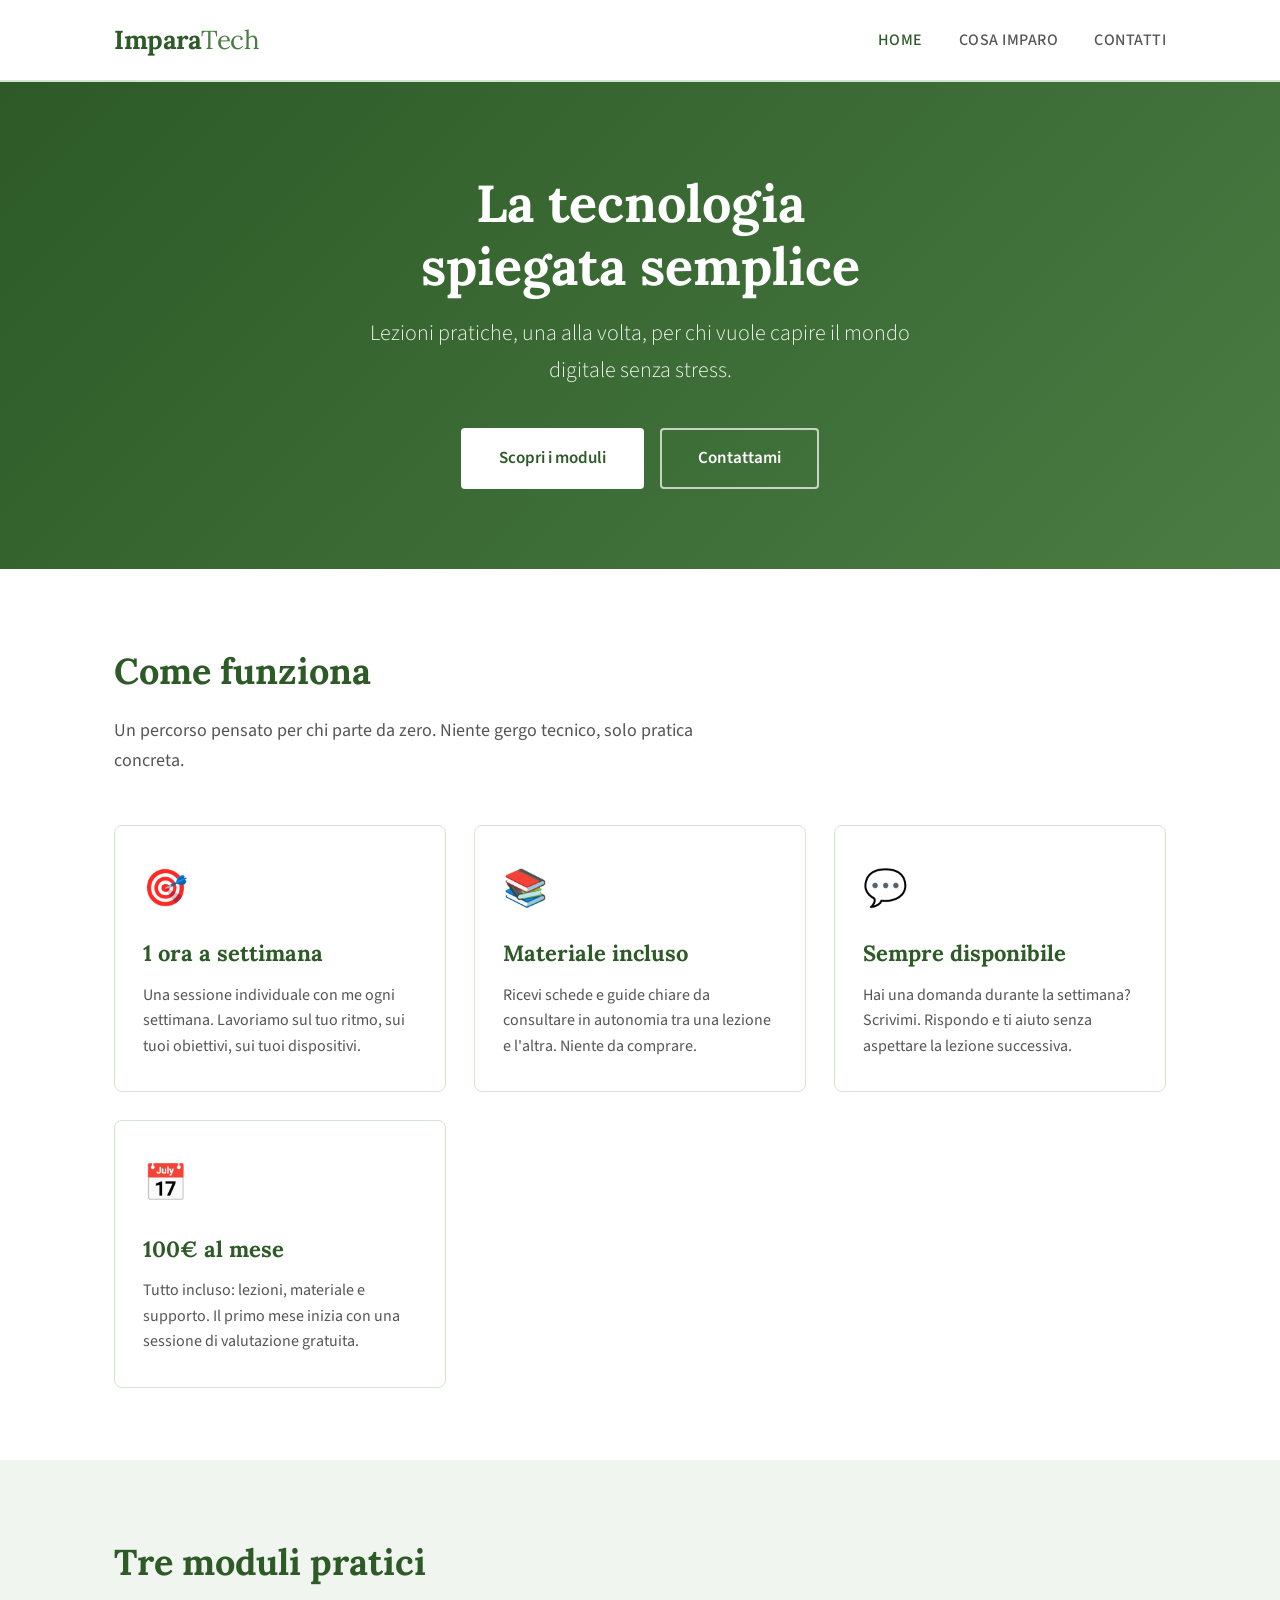
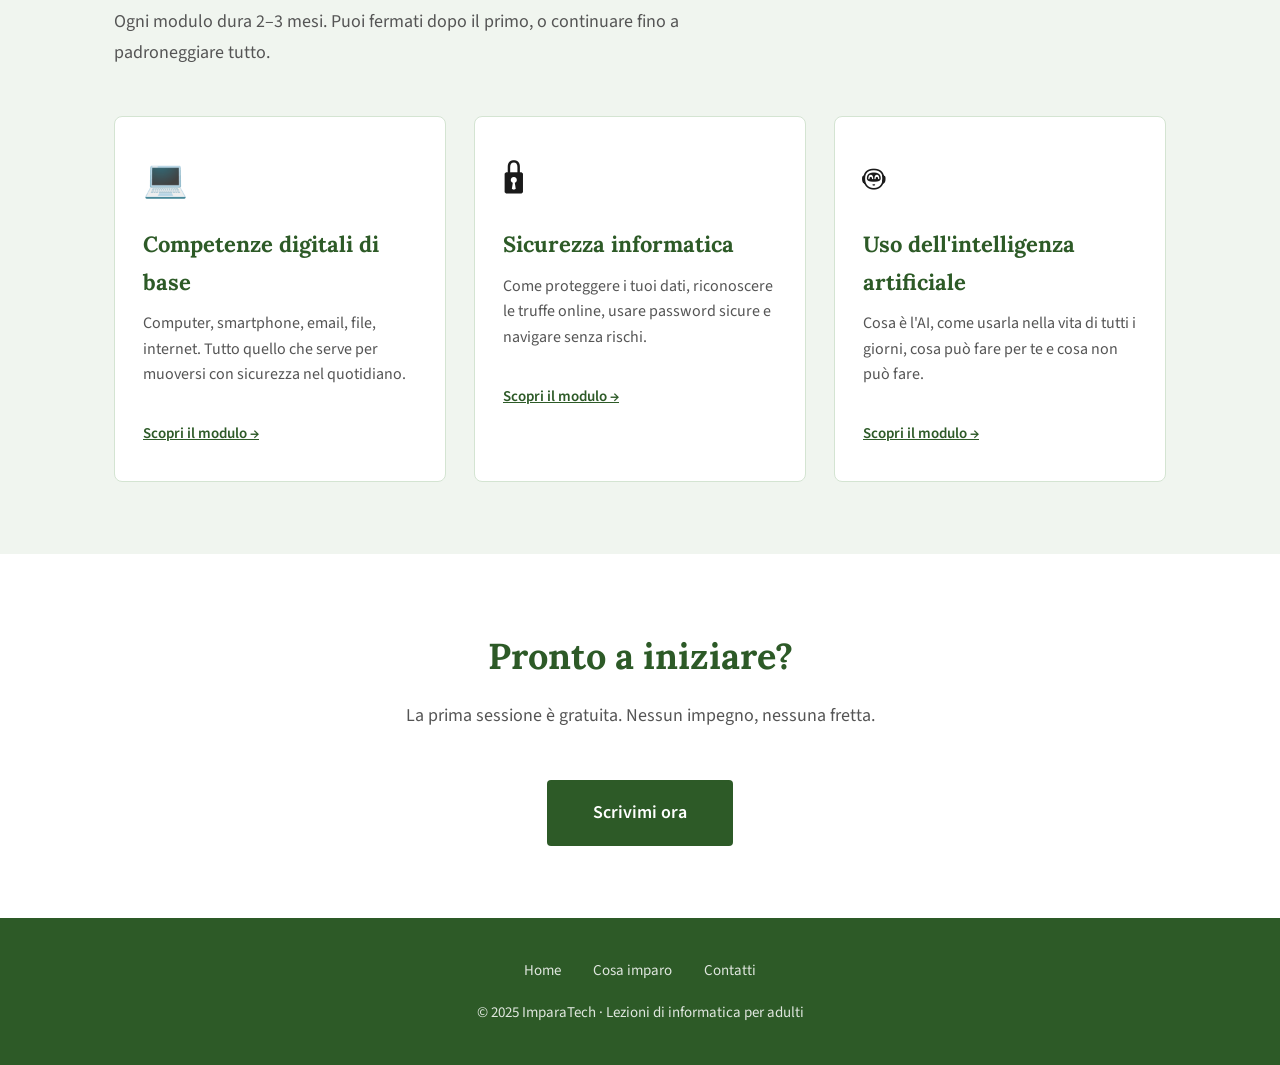
==== index.html @ 23a6bb3f "Add files via upload" ====
<!DOCTYPE html>
<html lang="it">
<head>
    <meta charset="UTF-8">
    <meta name="viewport" content="width=device-width, initial-scale=1.0">
    <title>ImparaTech – La tecnologia spiegata semplice</title>
    <meta name="description" content="ImparaTech: lezioni di informatica pratiche e chiare per adulti. Impara a usare il computer, navigare in sicurezza e capire l'intelligenza artificiale.">
    <link rel="stylesheet" href="styles.css">
    <link rel="stylesheet" href="https://cdnjs.cloudflare.com/ajax/libs/font-awesome/6.5.0/css/all.min.css">
</head>
<body>

<header>
    <div class="navbar">
        <a href="index.html" class="logo">Impara<span>Tech</span></a>
        <button class="hamburger" onclick="toggleMenu()" aria-label="Menu">
            <span></span><span></span><span></span>
        </button>
        <nav>
            <ul id="nav-menu">
                <li><a href="index.html" class="active">Home</a></li>
                <li><a href="contenuti.html">Cosa imparo</a></li>
                <li><a href="contatti.html">Contatti</a></li>
            </ul>
        </nav>
    </div>
</header>

<section class="hero">
    <div class="container">
        <h1>La tecnologia<br>spiegata semplice</h1>
        <p>Lezioni pratiche, una alla volta, per chi vuole capire il mondo digitale senza stress.</p>
        <a href="contenuti.html" class="btn">Scopri i moduli</a>
        <a href="contatti.html" class="btn btn-outline">Contattami</a>
    </div>
</section>

<section>
    <div class="container">
        <div class="section-title">Come funziona</div>
        <p class="section-sub">Un percorso pensato per chi parte da zero. Niente gergo tecnico, solo pratica concreta.</p>
        <div class="cards">
            <div class="card">
                <div class="card-icon">🎯</div>
                <h3>1 ora a settimana</h3>
                <p>Una sessione individuale con me ogni settimana. Lavoriamo sul tuo ritmo, sui tuoi obiettivi, sui tuoi dispositivi.</p>
            </div>
            <div class="card">
                <div class="card-icon">📚</div>
                <h3>Materiale incluso</h3>
                <p>Ricevi schede e guide chiare da consultare in autonomia tra una lezione e l'altra. Niente da comprare.</p>
            </div>
            <div class="card">
                <div class="card-icon">💬</div>
                <h3>Sempre disponibile</h3>
                <p>Hai una domanda durante la settimana? Scrivimi. Rispondo e ti aiuto senza aspettare la lezione successiva.</p>
            </div>
            <div class="card">
                <div class="card-icon">📅</div>
                <h3>100€ al mese</h3>
                <p>Tutto incluso: lezioni, materiale e supporto. Il primo mese inizia con una sessione di valutazione gratuita.</p>
            </div>
        </div>
    </div>
</section>

<section class="grigio">
    <div class="container">
        <div class="section-title">Tre moduli pratici</div>
        <p class="section-sub">Ogni modulo dura 2–3 mesi. Puoi fermati dopo il primo, o continuare fino a padroneggiare tutto.</p>
        <div class="cards">
            <div class="card">
                <div class="card-icon">💻</div>
                <h3>Competenze digitali di base</h3>
                <p>Computer, smartphone, email, file, internet. Tutto quello che serve per muoversi con sicurezza nel quotidiano.</p>
                <br>
                <a href="contenuti.html#base" style="color: var(--verde); font-weight:600; font-size:15px;">Scopri il modulo →</a>
            </div>
            <div class="card">
                <div class="card-icon">🔒</div>
                <h3>Sicurezza informatica</h3>
                <p>Come proteggere i tuoi dati, riconoscere le truffe online, usare password sicure e navigare senza rischi.</p>
                <br>
                <a href="contenuti.html#sicurezza" style="color: var(--verde); font-weight:600; font-size:15px;">Scopri il modulo →</a>
            </div>
            <div class="card">
                <div class="card-icon">🤖</div>
                <h3>Uso dell'intelligenza artificiale</h3>
                <p>Cosa è l'AI, come usarla nella vita di tutti i giorni, cosa può fare per te e cosa non può fare.</p>
                <br>
                <a href="contenuti.html#ai" style="color: var(--verde); font-weight:600; font-size:15px;">Scopri il modulo →</a>
            </div>
        </div>
    </div>
</section>

<section>
    <div class="container" style="text-align:center;">
        <div class="section-title">Pronto a iniziare?</div>
        <p class="section-sub" style="margin-left:auto; margin-right:auto; text-align:center;">La prima sessione è gratuita. Nessun impegno, nessuna fretta.</p>
        <a href="contatti.html" class="btn" style="background: var(--verde); color: white; font-size:18px; padding: 16px 44px;">Scrivimi ora</a>
    </div>
</section>

<footer>
    <div class="container">
        <ul class="footer-links">
            <li><a href="index.html">Home</a></li>
            <li><a href="contenuti.html">Cosa imparo</a></li>
            <li><a href="contatti.html">Contatti</a></li>
        </ul>
        <p>© 2025 ImparaTech · Lezioni di informatica per adulti</p>
    </div>
</footer>

<script>
function toggleMenu() {
    document.getElementById('nav-menu').classList.toggle('open');
}
</script>
</body>
</html>
---- styles.css ----
@import url('https://fonts.googleapis.com/css2?family=Lora:wght@400;600;700&family=Source+Sans+3:wght@300;400;500;600&display=swap');

* {
    margin: 0;
    padding: 0;
    box-sizing: border-box;
}

:root {
    --verde: #2d5a27;
    --verde-chiaro: #4a7c43;
    --verde-sfondo: #f0f5ef;
    --verde-accent: #3a6e33;
    --testo: #1a1a1a;
    --testo-morbido: #555;
    --bianco: #ffffff;
    --bordo: #d4e4d2;
}

body {
    font-family: 'Source Sans 3', sans-serif;
    font-size: 18px;
    line-height: 1.7;
    color: var(--testo);
    background: var(--bianco);
}

.container {
    max-width: 1100px;
    margin: 0 auto;
    padding: 0 24px;
}

/* ── HEADER ── */
header {
    background: var(--bianco);
    border-bottom: 2px solid var(--bordo);
    position: sticky;
    top: 0;
    z-index: 100;
}

.navbar {
    padding: 18px 0;
    display: flex;
    justify-content: space-between;
    align-items: center;
    max-width: 1100px;
    margin: 0 auto;
    padding-left: 24px;
    padding-right: 24px;
}

.logo {
    font-family: 'Lora', serif;
    font-size: 26px;
    font-weight: 700;
    color: var(--verde);
    text-decoration: none;
    letter-spacing: -0.5px;
}

.logo span {
    color: var(--verde-chiaro);
    font-weight: 400;
}

nav ul {
    list-style: none;
    display: flex;
    gap: 36px;
}

nav a {
    text-decoration: none;
    color: var(--testo-morbido);
    font-size: 16px;
    font-weight: 500;
    text-transform: uppercase;
    letter-spacing: 0.5px;
    transition: color 0.2s;
}

nav a:hover, nav a.active {
    color: var(--verde);
}

/* ── HERO ── */
.hero {
    background: linear-gradient(135deg, var(--verde) 0%, var(--verde-chiaro) 100%);
    padding: 90px 0 80px;
    text-align: center;
    color: var(--bianco);
}

.hero h1 {
    font-family: 'Lora', serif;
    font-size: 52px;
    font-weight: 700;
    margin-bottom: 18px;
    line-height: 1.2;
}

.hero p {
    font-size: 22px;
    font-weight: 300;
    margin-bottom: 38px;
    opacity: 0.92;
    max-width: 600px;
    margin-left: auto;
    margin-right: auto;
}

.btn {
    display: inline-block;
    background: var(--bianco);
    color: var(--verde);
    padding: 14px 36px;
    border-radius: 4px;
    font-weight: 600;
    font-size: 17px;
    text-decoration: none;
    transition: background 0.2s, transform 0.15s;
    border: 2px solid transparent;
}

.btn:hover {
    background: var(--verde-sfondo);
    transform: translateY(-2px);
}

.btn-outline {
    background: transparent;
    color: var(--bianco);
    border: 2px solid rgba(255,255,255,0.7);
    margin-left: 12px;
}

.btn-outline:hover {
    background: rgba(255,255,255,0.12);
    border-color: var(--bianco);
}

/* ── SEZIONI ── */
section {
    padding: 72px 0;
}

section.grigio {
    background: var(--verde-sfondo);
}

.section-title {
    font-family: 'Lora', serif;
    font-size: 36px;
    color: var(--verde);
    margin-bottom: 14px;
    font-weight: 700;
}

.section-sub {
    font-size: 18px;
    color: var(--testo-morbido);
    margin-bottom: 48px;
    max-width: 580px;
}

/* ── CARD ── */
.cards {
    display: grid;
    grid-template-columns: repeat(auto-fit, minmax(280px, 1fr));
    gap: 28px;
}

.card {
    background: var(--bianco);
    border: 1px solid var(--bordo);
    border-radius: 8px;
    padding: 32px 28px;
    transition: box-shadow 0.2s, transform 0.2s;
}

.card:hover {
    box-shadow: 0 8px 24px rgba(45,90,39,0.12);
    transform: translateY(-3px);
}

.card-icon {
    font-size: 36px;
    margin-bottom: 16px;
}

.card h3 {
    font-family: 'Lora', serif;
    font-size: 22px;
    color: var(--verde);
    margin-bottom: 10px;
}

.card p {
    font-size: 16px;
    color: var(--testo-morbido);
    line-height: 1.6;
}

/* ── FOOTER ── */
footer {
    background: var(--verde);
    color: rgba(255,255,255,0.85);
    padding: 40px 0;
    text-align: center;
    font-size: 15px;
}

footer a {
    color: rgba(255,255,255,0.85);
    text-decoration: none;
}

footer a:hover {
    color: var(--bianco);
    text-decoration: underline;
}

footer .footer-links {
    display: flex;
    justify-content: center;
    gap: 32px;
    margin-bottom: 16px;
    list-style: none;
}

/* ── MOBILE ── */
.hamburger {
    display: none;
    flex-direction: column;
    gap: 5px;
    background: none;
    border: none;
    cursor: pointer;
    padding: 4px;
}

.hamburger span {
    width: 24px;
    height: 2px;
    background: var(--testo);
    transition: 0.3s;
}

@media (max-width: 700px) {
    .hero h1 { font-size: 34px; }
    .hero p { font-size: 18px; }
    .btn-outline { display: none; }

    nav ul {
        display: none;
        flex-direction: column;
        position: absolute;
        top: 70px;
        left: 0;
        right: 0;
        background: var(--bianco);
        border-bottom: 2px solid var(--bordo);
        padding: 20px 24px;
        gap: 20px;
    }

    nav ul.open { display: flex; }
    .hamburger { display: flex; }
    .section-title { font-size: 28px; }
}
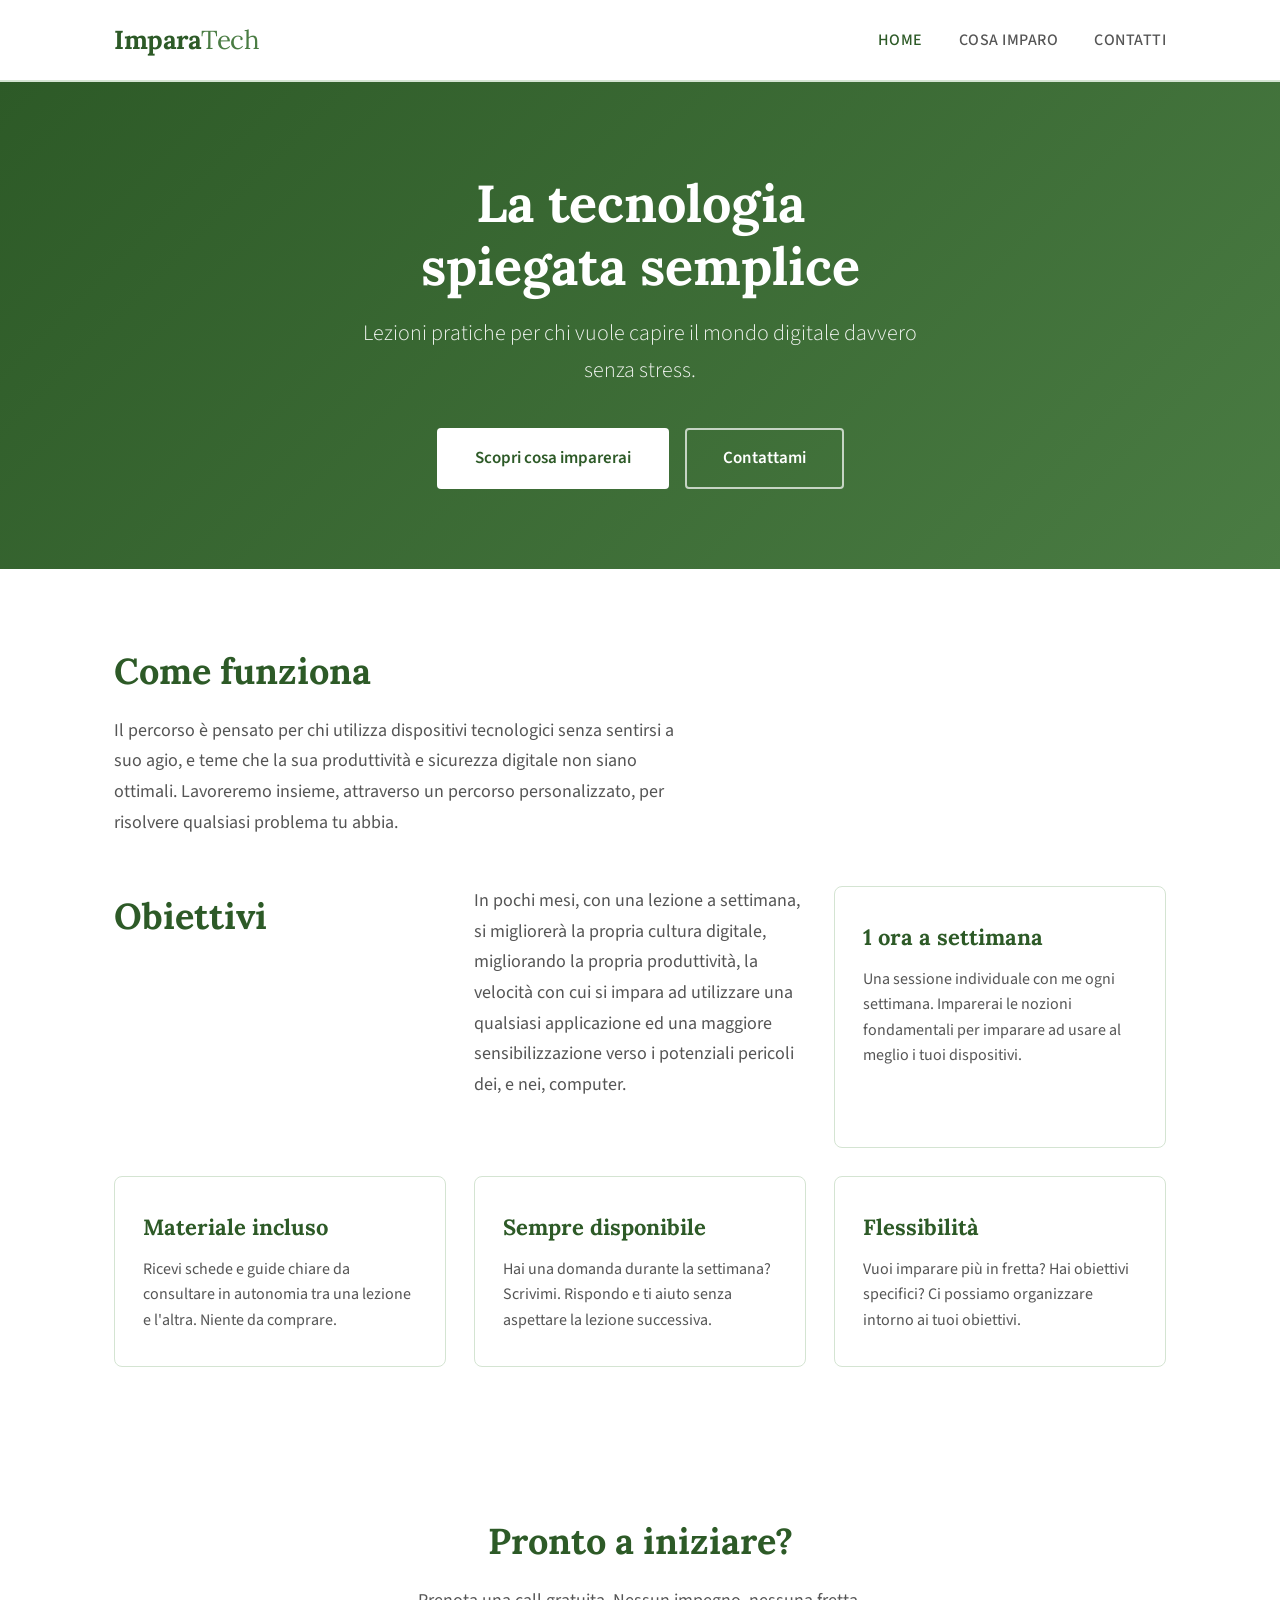
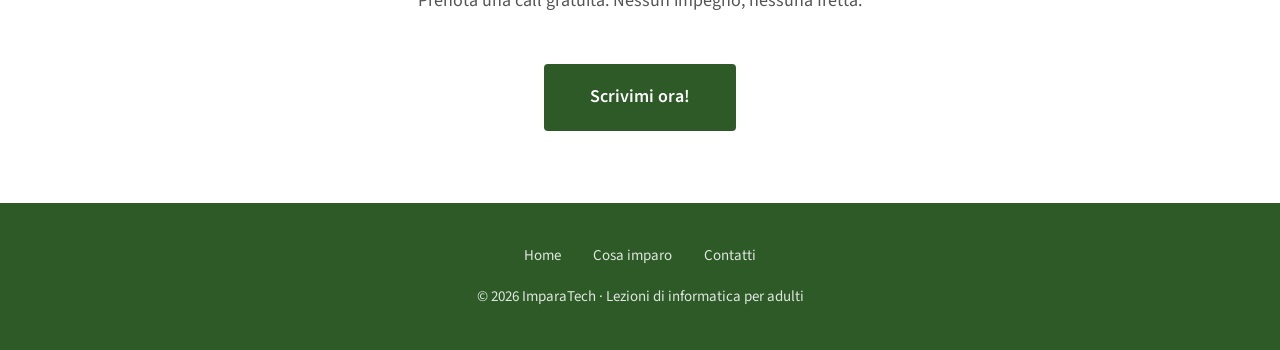
==== commit 5b6f88f8: "Revise text content and update copyright year Updated various text elements for clarity and engageme" ====
--- a/index.html
+++ b/index.html
@@ -3,7 +3,7 @@
 <head>
     <meta charset="UTF-8">
     <meta name="viewport" content="width=device-width, initial-scale=1.0">
-    <title>ImparaTech – La tecnologia spiegata semplice</title>
+    <title>ImparaTech</title>
     <meta name="description" content="ImparaTech: lezioni di informatica pratiche e chiare per adulti. Impara a usare il computer, navigare in sicurezza e capire l'intelligenza artificiale.">
     <link rel="stylesheet" href="styles.css">
     <link rel="stylesheet" href="https://cdnjs.cloudflare.com/ajax/libs/font-awesome/6.5.0/css/all.min.css">
@@ -29,8 +29,8 @@
 <section class="hero">
     <div class="container">
         <h1>La tecnologia<br>spiegata semplice</h1>
-        <p>Lezioni pratiche, una alla volta, per chi vuole capire il mondo digitale senza stress.</p>
-        <a href="contenuti.html" class="btn">Scopri i moduli</a>
+        <p>Lezioni pratiche per chi vuole capire il mondo digitale davvero senza stress.</p>
+        <a href="contenuti.html" class="btn">Scopri cosa imparerai</a>
         <a href="contatti.html" class="btn btn-outline">Contattami</a>
     </div>
 </section>
@@ -38,67 +38,37 @@
 <section>
     <div class="container">
         <div class="section-title">Come funziona</div>
-        <p class="section-sub">Un percorso pensato per chi parte da zero. Niente gergo tecnico, solo pratica concreta.</p>
+        <p class="section-sub">Il percorso è pensato per chi utilizza dispositivi tecnologici senza sentirsi a suo agio, e teme che la sua produttività e sicurezza digitale non siano ottimali. Lavoreremo insieme, attraverso un percorso personalizzato, per risolvere qualsiasi problema tu abbia.</p>
         <div class="cards">
+            <div class="section-title">Obiettivi</div>
+            <p class="section-sub">In pochi mesi, con una lezione a settimana, si migliorerà la propria cultura digitale, migliorando la propria produttività, la velocità con cui si impara ad utilizzare una qualsiasi applicazione ed una maggiore sensibilizzazione verso i potenziali pericoli dei, e nei, computer.</p>
             <div class="card">
-                <div class="card-icon">🎯</div>
                 <h3>1 ora a settimana</h3>
-                <p>Una sessione individuale con me ogni settimana. Lavoriamo sul tuo ritmo, sui tuoi obiettivi, sui tuoi dispositivi.</p>
+                <p>Una sessione individuale con me ogni settimana. Imparerai le nozioni fondamentali per imparare ad usare al meglio i tuoi dispositivi.</p>
             </div>
             <div class="card">
-                <div class="card-icon">📚</div>
                 <h3>Materiale incluso</h3>
                 <p>Ricevi schede e guide chiare da consultare in autonomia tra una lezione e l'altra. Niente da comprare.</p>
             </div>
             <div class="card">
-                <div class="card-icon">💬</div>
                 <h3>Sempre disponibile</h3>
                 <p>Hai una domanda durante la settimana? Scrivimi. Rispondo e ti aiuto senza aspettare la lezione successiva.</p>
             </div>
             <div class="card">
-                <div class="card-icon">📅</div>
-                <h3>100€ al mese</h3>
-                <p>Tutto incluso: lezioni, materiale e supporto. Il primo mese inizia con una sessione di valutazione gratuita.</p>
+                <h3>Flessibilità</h3>
+                <p>Vuoi imparare più in fretta? Hai obiettivi specifici? Ci possiamo organizzare intorno ai tuoi obiettivi.</p>
             </div>
         </div>
     </div>
 </section>
 
-<section class="grigio">
-    <div class="container">
-        <div class="section-title">Tre moduli pratici</div>
-        <p class="section-sub">Ogni modulo dura 2–3 mesi. Puoi fermati dopo il primo, o continuare fino a padroneggiare tutto.</p>
-        <div class="cards">
-            <div class="card">
-                <div class="card-icon">💻</div>
-                <h3>Competenze digitali di base</h3>
-                <p>Computer, smartphone, email, file, internet. Tutto quello che serve per muoversi con sicurezza nel quotidiano.</p>
-                <br>
-                <a href="contenuti.html#base" style="color: var(--verde); font-weight:600; font-size:15px;">Scopri il modulo →</a>
-            </div>
-            <div class="card">
-                <div class="card-icon">🔒</div>
-                <h3>Sicurezza informatica</h3>
-                <p>Come proteggere i tuoi dati, riconoscere le truffe online, usare password sicure e navigare senza rischi.</p>
-                <br>
-                <a href="contenuti.html#sicurezza" style="color: var(--verde); font-weight:600; font-size:15px;">Scopri il modulo →</a>
-            </div>
-            <div class="card">
-                <div class="card-icon">🤖</div>
-                <h3>Uso dell'intelligenza artificiale</h3>
-                <p>Cosa è l'AI, come usarla nella vita di tutti i giorni, cosa può fare per te e cosa non può fare.</p>
-                <br>
-                <a href="contenuti.html#ai" style="color: var(--verde); font-weight:600; font-size:15px;">Scopri il modulo →</a>
-            </div>
-        </div>
-    </div>
-</section>
+
 
 <section>
     <div class="container" style="text-align:center;">
         <div class="section-title">Pronto a iniziare?</div>
-        <p class="section-sub" style="margin-left:auto; margin-right:auto; text-align:center;">La prima sessione è gratuita. Nessun impegno, nessuna fretta.</p>
-        <a href="contatti.html" class="btn" style="background: var(--verde); color: white; font-size:18px; padding: 16px 44px;">Scrivimi ora</a>
+        <p class="section-sub" style="margin-left:auto; margin-right:auto; text-align:center;">Prenota una call gratuita. Nessun impegno, nessuna fretta.</p>
+        <a href="contatti.html" class="btn" style="background: var(--verde); color: white; font-size:18px; padding: 16px 44px;">Scrivimi ora!</a>
     </div>
 </section>
 
@@ -109,7 +79,7 @@
             <li><a href="contenuti.html">Cosa imparo</a></li>
             <li><a href="contatti.html">Contatti</a></li>
         </ul>
-        <p>© 2025 ImparaTech · Lezioni di informatica per adulti</p>
+        <p>© 2026 ImparaTech · Lezioni di informatica per adulti</p>
     </div>
 </footer>
 
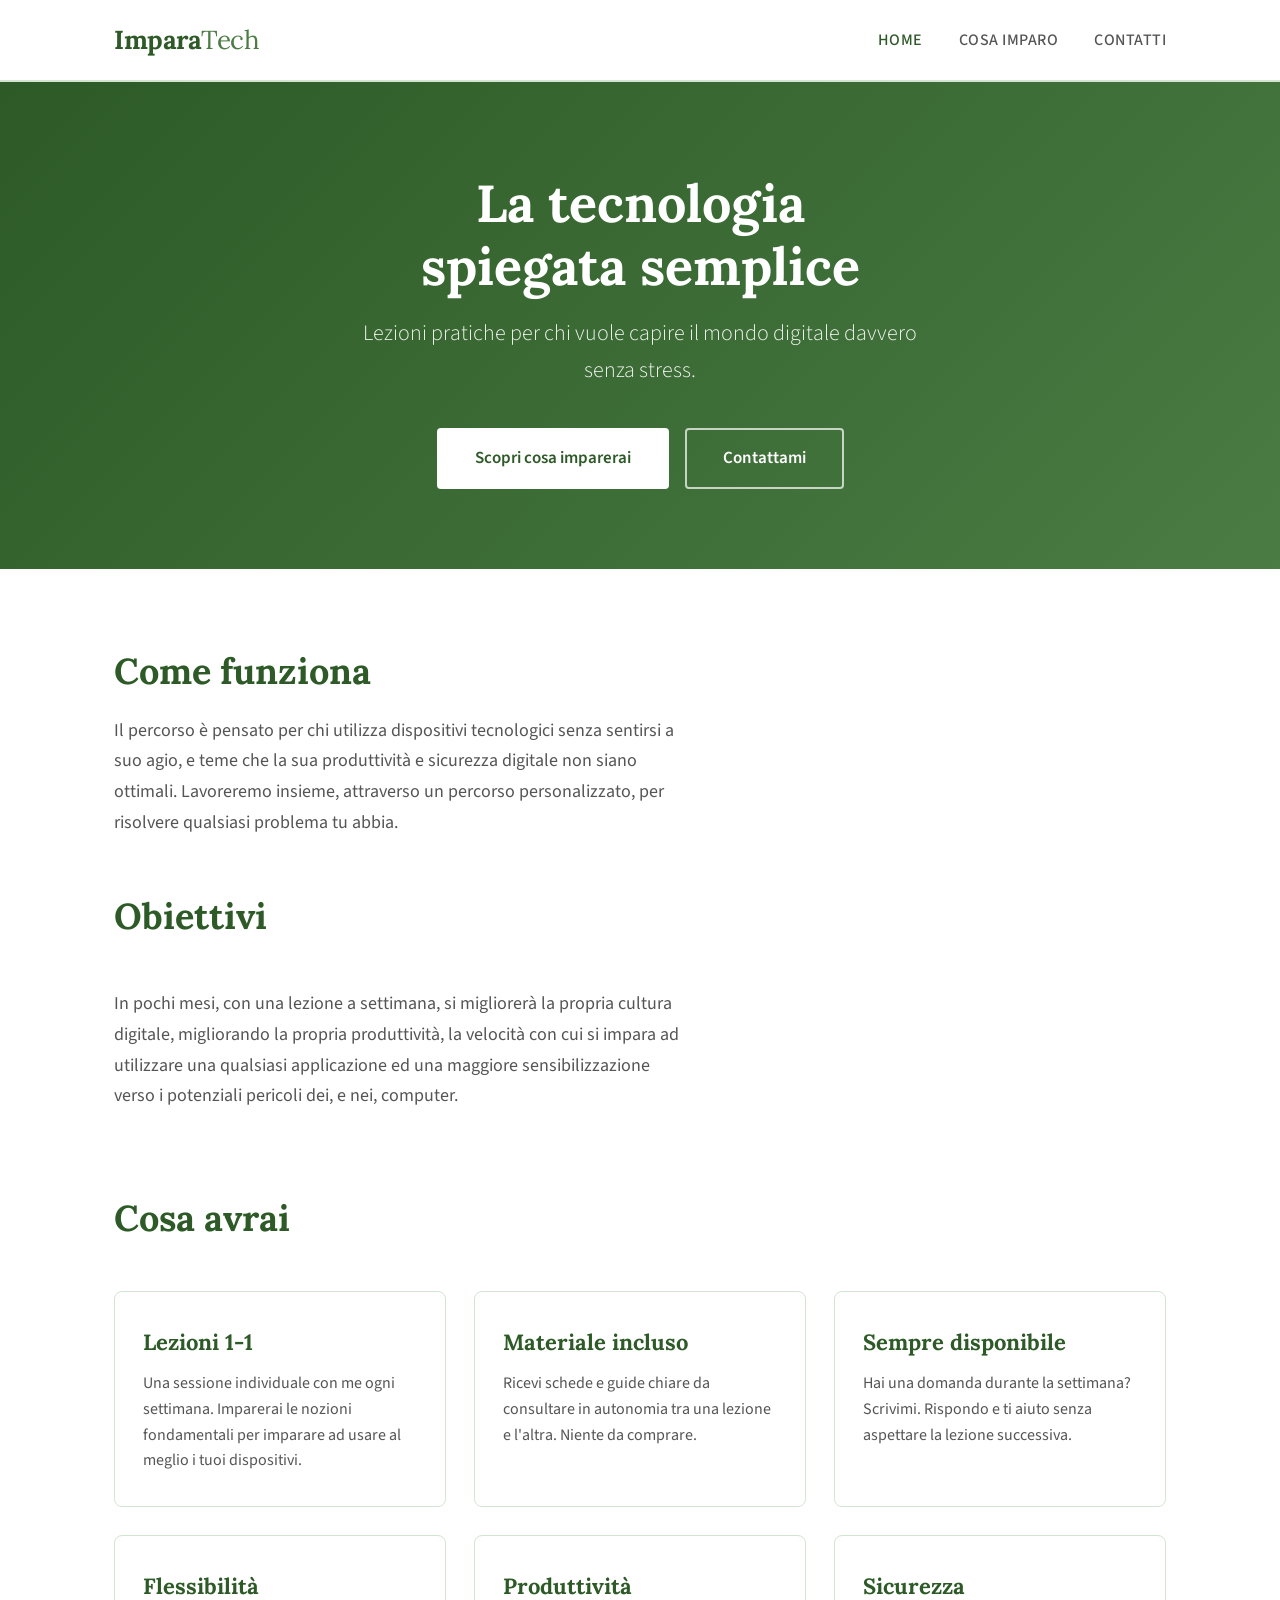
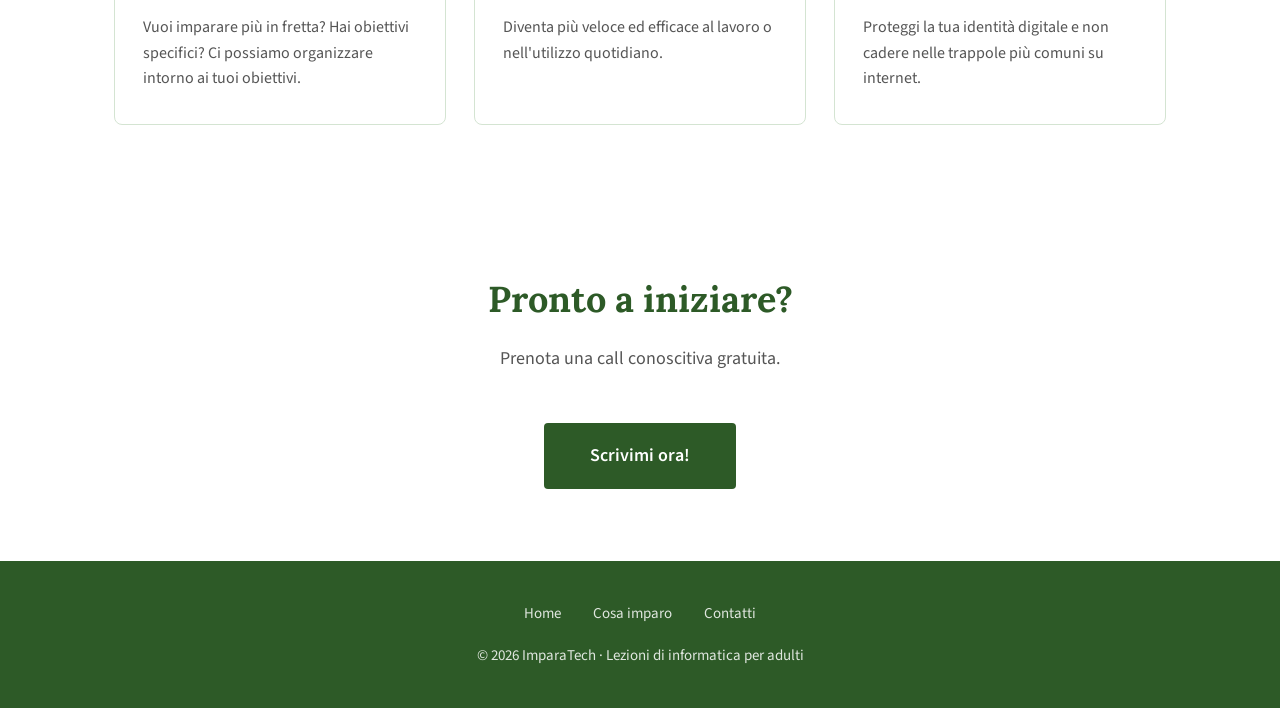
==== commit 8b0c068c: "Update content and titles in index.html" ====
--- a/index.html
+++ b/index.html
@@ -42,8 +42,9 @@
         <div class="cards">
             <div class="section-title">Obiettivi</div>
             <p class="section-sub">In pochi mesi, con una lezione a settimana, si migliorerà la propria cultura digitale, migliorando la propria produttività, la velocità con cui si impara ad utilizzare una qualsiasi applicazione ed una maggiore sensibilizzazione verso i potenziali pericoli dei, e nei, computer.</p>
+            <div class="section-title">Cosa avrai</div>
             <div class="card">
-                <h3>1 ora a settimana</h3>
+                <h3>Lezioni 1-1</h3>
                 <p>Una sessione individuale con me ogni settimana. Imparerai le nozioni fondamentali per imparare ad usare al meglio i tuoi dispositivi.</p>
             </div>
             <div class="card">
@@ -58,6 +59,14 @@
                 <h3>Flessibilità</h3>
                 <p>Vuoi imparare più in fretta? Hai obiettivi specifici? Ci possiamo organizzare intorno ai tuoi obiettivi.</p>
             </div>
+           <div class="card">
+                <h3>Produttività</h3>
+                <p>Diventa più veloce ed efficace al lavoro o nell'utilizzo quotidiano.</p>
+            </div>
+           <div class="card">
+                <h3>Sicurezza</h3>
+                <p>Proteggi la tua identità digitale e non cadere nelle trappole più comuni su internet.</p>
+            </div>
         </div>
     </div>
 </section>
@@ -67,7 +76,7 @@
 <section>
     <div class="container" style="text-align:center;">
         <div class="section-title">Pronto a iniziare?</div>
-        <p class="section-sub" style="margin-left:auto; margin-right:auto; text-align:center;">Prenota una call gratuita. Nessun impegno, nessuna fretta.</p>
+        <p class="section-sub" style="margin-left:auto; margin-right:auto; text-align:center;">Prenota una call conoscitiva gratuita.</p>
         <a href="contatti.html" class="btn" style="background: var(--verde); color: white; font-size:18px; padding: 16px 44px;">Scrivimi ora!</a>
     </div>
 </section>
--- a/styles.css
+++ b/styles.css
@@ -29,6 +29,11 @@
     max-width: 1100px;
     margin: 0 auto;
     padding: 0 24px;
+}
+
+.cards .section-title,
+.cards .section-sub {
+    grid-column: 1 / -1;
 }
 
 /* ── HEADER ── */
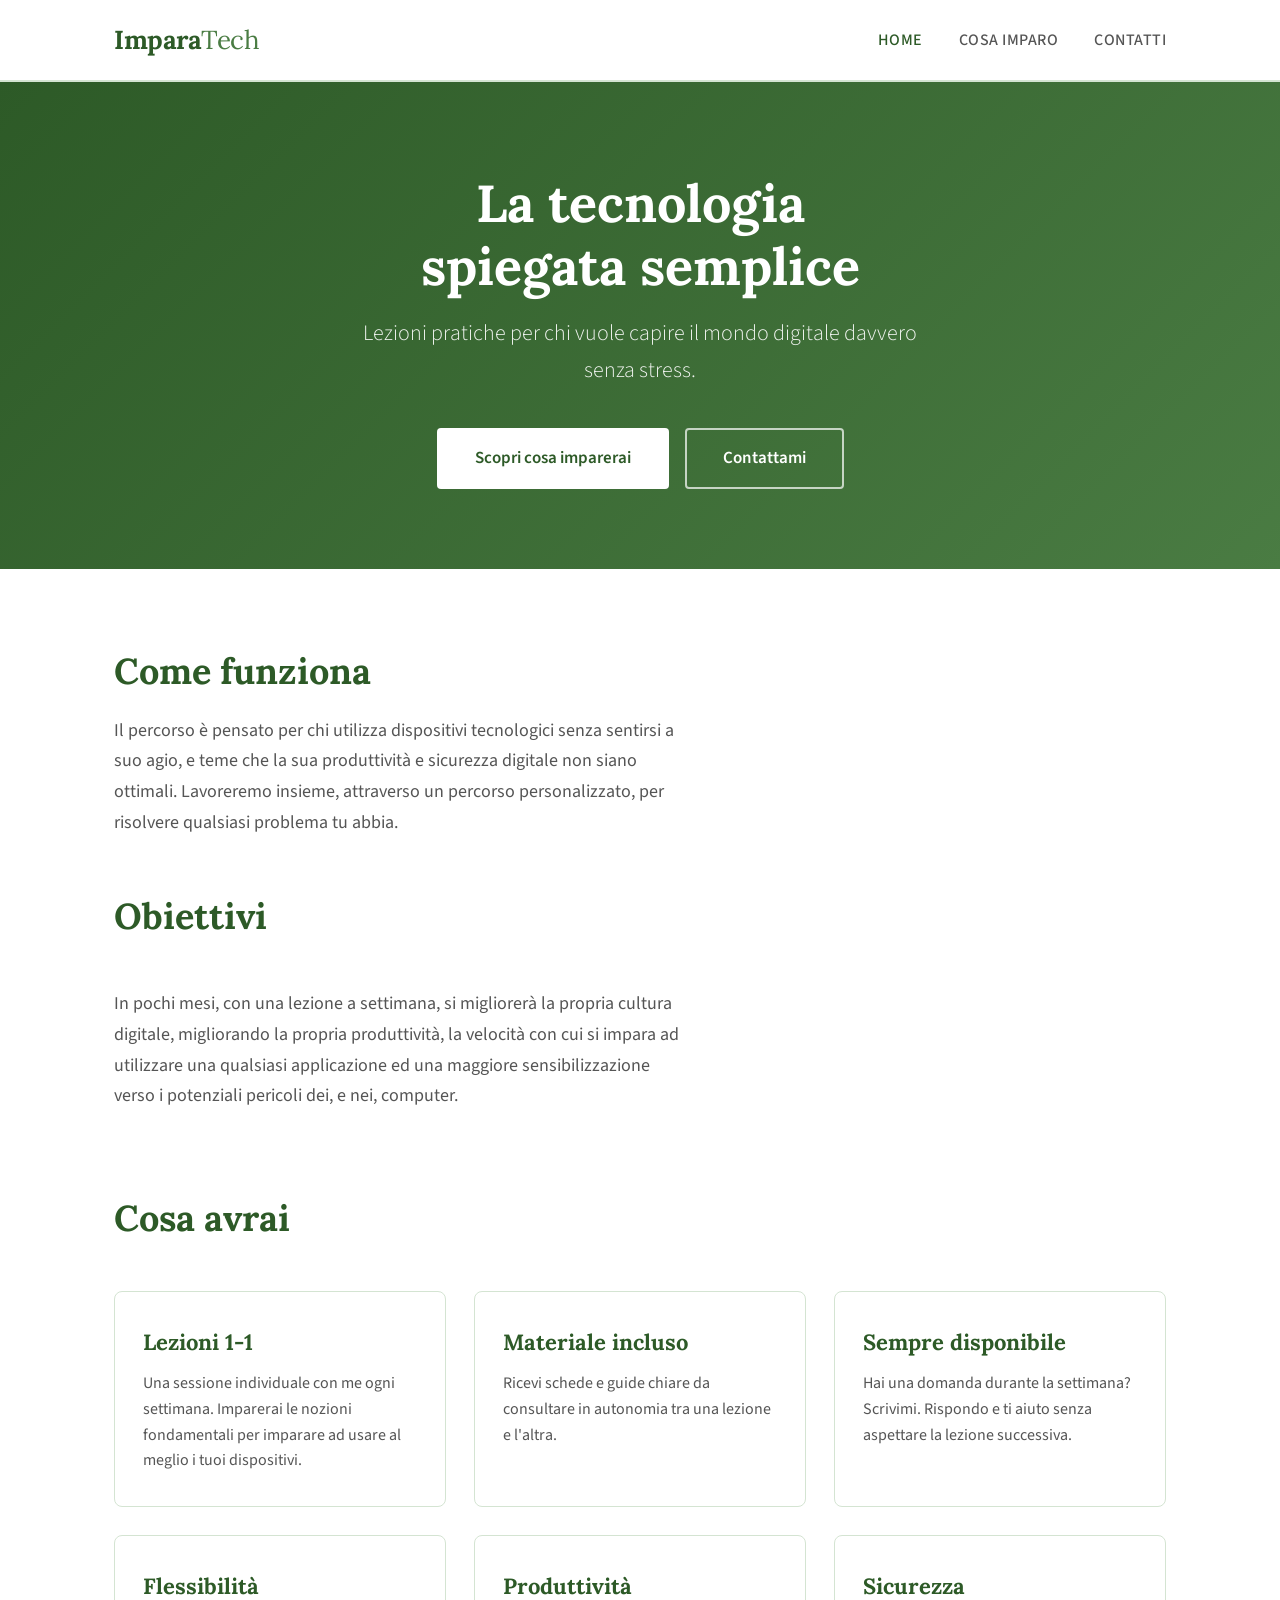
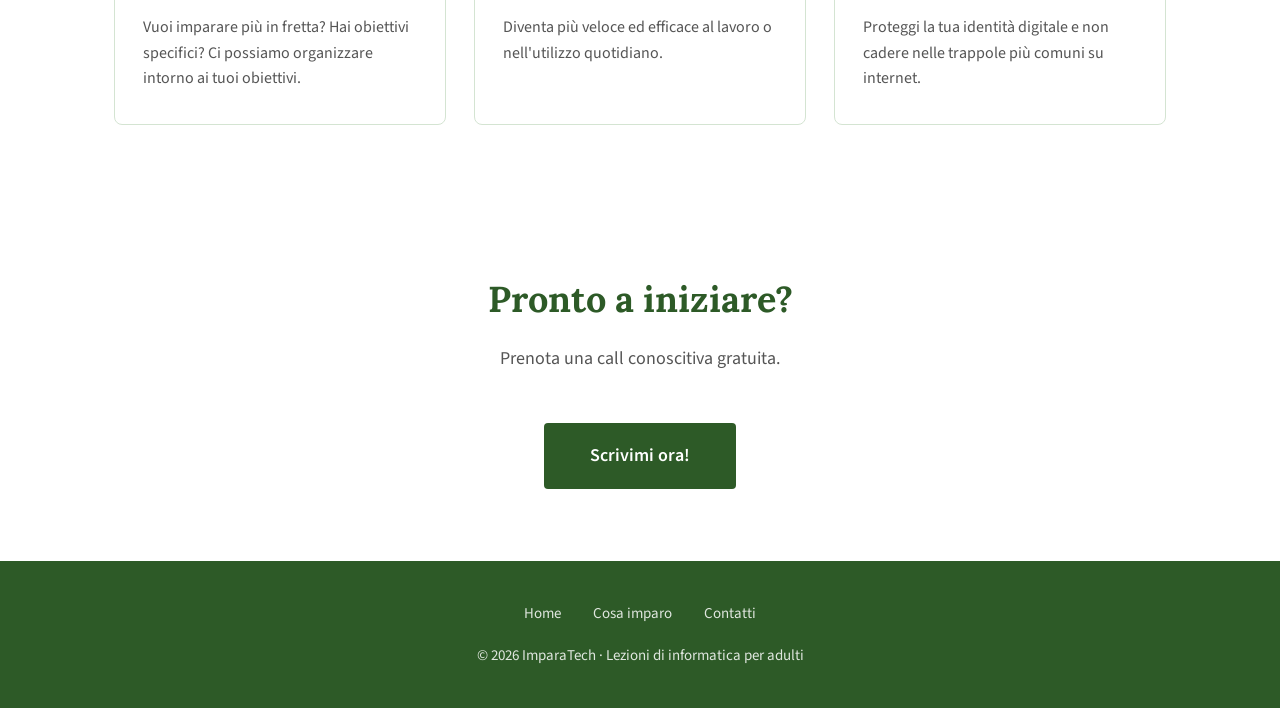
==== commit f8bd2166: "Fix HTML encoding for included material paragraph" ====
--- a/index.html
+++ b/index.html
@@ -49,7 +49,7 @@
             </div>
             <div class="card">
                 <h3>Materiale incluso</h3>
-                <p>Ricevi schede e guide chiare da consultare in autonomia tra una lezione e l'altra. Niente da comprare.</p>
+                <p>Ricevi schede e guide chiare da consultare in autonomia tra una lezione e l'altra.</p>
             </div>
             <div class="card">
                 <h3>Sempre disponibile</h3>
--- a/styles.css
+++ b/styles.css
@@ -55,7 +55,11 @@
     padding-left: 24px;
     padding-right: 24px;
 }
-
+.contatti-grid {
+    grid-template-columns: 1fr;
+    max-width: 560px;
+    margin: 0 auto;
+}
 .logo {
     font-family: 'Lora', serif;
     font-size: 26px;
